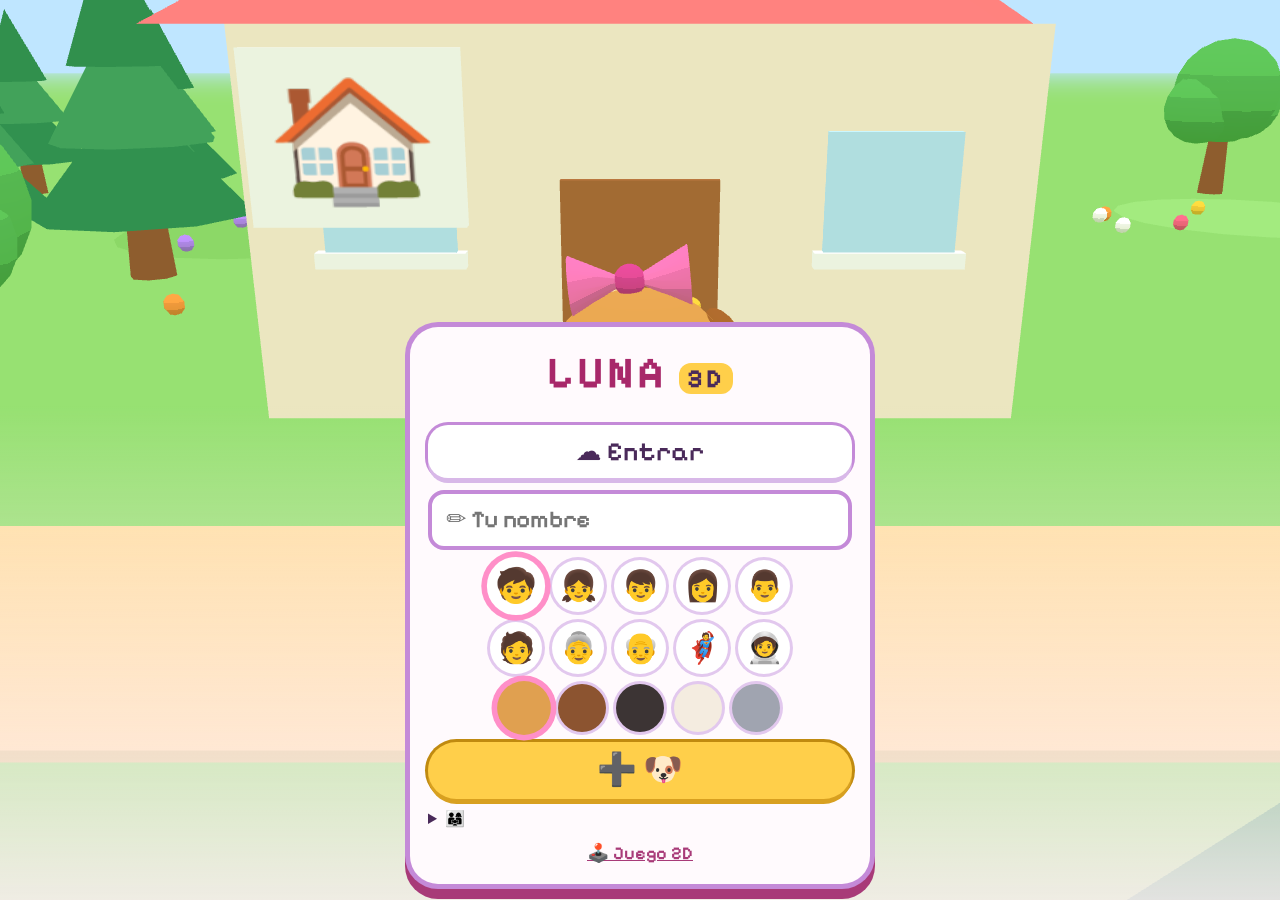
==== 3d/index.html @ 80266b6c "3D: pueblo ampliado, perros con carácter, parque para perros y Valle Aventura - Pío siempre sugiere " ====
<!doctype html>
<html lang="es">
<head>
  <meta charset="utf-8">
  <meta name="viewport" content="width=device-width, initial-scale=1, viewport-fit=cover, user-scalable=no">
  <title>Luna 3D</title>
  <meta name="description" content="Prototipo 3D: Luna pasea por un pueblo de juguete y vive en su casa.">
  <link rel="preconnect" href="https://fonts.googleapis.com">
  <link rel="preconnect" href="https://fonts.gstatic.com" crossorigin>
  <link href="https://fonts.googleapis.com/css2?family=Pixelify+Sans:wght@400;600;700&display=swap" rel="stylesheet">
  <link rel="stylesheet" href="style3d.css?v=4">
</head>
<body>
  <canvas id="c" aria-label="Mundo 3D de Luna. Flechas o WASD para caminar, Espacio para entrar."></canvas>
  <header id="hud" class="hud" hidden></header>
  <div id="prompt" class="prompt" hidden></div>
  <button id="guide" class="guide" hidden aria-label="Pío, tu guía"></button>
  <button id="guideSkip" class="guide-skip" hidden aria-label="Ahora no: otra idea">⏭️ <span>Ahora no</span></button>
  <div id="roominfo" class="roominfo" hidden></div>
  <div id="actions" class="actions" hidden></div>
  <div id="forestHud" class="forest-hud" hidden></div>
  <div id="gameHud" class="forest-hud" hidden></div>
  <div id="train3" class="train3" hidden>
    <div id="t3-head" class="t3-head"></div>
    <div id="t3-seq" class="t3-seq"></div>
    <div class="t3-pad"><button data-arrow="up" aria-label="Arriba">⬆️</button><button data-arrow="left" aria-label="Izquierda">⬅️</button><button data-arrow="down" aria-label="Abajo">⬇️</button><button data-arrow="right" aria-label="Derecha">➡️</button></div>
  </div>
  <div id="card3" class="card3" hidden><div id="card3-box" class="card3-box" role="dialog" aria-modal="true"></div></div>

  <div class="touch" aria-hidden="true">
    <div id="joy" class="joy"><div id="knob" class="knob"></div></div>
    <button id="abtn" class="abtn">A</button>
  </div>

  <div id="picker" class="picker" hidden>
    <div class="pbox">
      <h1>LUNA <span>3D</span></h1>
      <div id="pick-list" class="pick-list"></div>
      <button type="button" class="slot cloud-login" data-cloudlogin aria-label="Entrar con mi usuario">☁️ Entrar</button>
      <form id="new-form" class="new-form" autocomplete="off">
        <input id="new-name" maxlength="16" placeholder="✏️ Tu nombre" aria-label="Tu nombre">
        <div id="avatars3" class="coats avatars" aria-label="Tu cara"></div>
        <div id="coats" class="coats" aria-label="Color de Luna"></div>
        <button class="go" type="submit" aria-label="Nueva partida">➕ 🐶</button>
      </form>
      <details class="parents3d"><summary>👨‍👩‍👧</summary><div id="voice-slot"></div></details>
      <a class="back2d" href="../index.html">🕹️ Juego 2D</a>
    </div>
  </div>

  <div id="fade" class="fade"></div>
  <div id="toast" class="toast" role="status" aria-live="polite"></div>
  <div id="pop" class="pop" aria-hidden="true"></div>

  <script>window.LUNA_BASE = '../';</script>
  <script src="../js/data.js"></script>
  <script src="../js/sim.js"></script>
  <script src="../js/voice.js"></script>
  <script src="../js/sounds.js"></script>
  <script src="../js/music.js"></script>
  <script src="../js/cloud.js"></script>
  <script src="luna3d.js?v=4"></script>
</body>
</html>
---- 3d/style3d.css ----
:root { --edge: #c48ad8; --berry: #a83a78; --ink: #4a2a5a; --gold: #ffcf4a; --soft: #f6e4ff; }
* { box-sizing: border-box; }
html, body { margin: 0; height: 100%; overflow: hidden; background: #bfe6ff; }
body { font: 600 20px/1.3 'Pixelify Sans', 'Trebuchet MS', system-ui, sans-serif; color: var(--ink); -webkit-tap-highlight-color: transparent; touch-action: none; }
button { font: inherit; color: inherit; cursor: pointer; }
:focus-visible { outline: 4px solid var(--berry); outline-offset: 3px; }
#c { position: fixed; inset: 0; width: 100%; height: 100%; display: block; }

.hud { position: fixed; top: 0; left: 0; right: 0; display: flex; align-items: center; gap: 10px; padding: 8px 10px; background: rgba(255, 250, 253, .9); box-shadow: 0 4px 0 rgba(196, 138, 216, .5); flex-wrap: wrap; z-index: 5; }
.hud[hidden] { display: none; }
.hud-left, .hud-right { display: flex; align-items: center; gap: 8px; }
.hud-right { margin-left: auto; }
.face { font-size: 34px; line-height: 1; }
.hud-bars { display: grid; grid-template-columns: repeat(6, minmax(60px, 92px)); gap: 6px 10px; }
.hb { display: flex; align-items: center; gap: 4px; font-size: 22px; }
.hb i { flex: 1; height: 14px; background: #f0e0f6; border-radius: 99px; display: block; overflow: hidden; }
.hb i b { display: block; height: 100%; border-radius: 99px; transition: width .4s; }
.hb.low span { animation: wiggle .5s infinite; display: inline-block; }
@keyframes wiggle { 25% { transform: rotate(-15deg) scale(1.2); } 75% { transform: rotate(15deg) scale(1.2); } }
.chip { font-size: 22px; padding: 4px 12px; background: #fff; border-radius: 99px; box-shadow: 0 0 0 3px #e2c8ee; white-space: nowrap; }
.hbtn { font-size: 24px; width: 48px; height: 48px; border-radius: 50%; background: #fff; border: 0; box-shadow: 0 4px 0 #d8b8e8, 0 0 0 3px var(--edge); display: grid; place-items: center; text-decoration: none; }

.prompt { position: fixed; left: 50%; bottom: 26px; transform: translateX(-50%); z-index: 5; }
.prompt[hidden] { display: none; }
.go-btn { display: inline-flex; gap: 10px; align-items: center; font-size: 42px; padding: 8px 30px; border: 0; border-radius: 999px; background: var(--gold); box-shadow: 0 6px 0 #d8a020, 0 0 0 4px #fff; animation: bounce 1s infinite; white-space: nowrap; }
.go-btn.soon { background: #fff; animation: none; }
@keyframes bounce { 50% { transform: translateY(-6px); } }

.actions { position: fixed; left: 0; right: 0; bottom: 0; display: flex; gap: 12px; padding: 12px 14px calc(14px + env(safe-area-inset-bottom)); overflow-x: auto; z-index: 5; background: linear-gradient(transparent, rgba(255, 238, 248, .95) 30%); }
.actions[hidden] { display: none; }
.opt { position: relative; flex: 0 0 auto; width: 104px; height: 112px; display: flex; flex-direction: column; align-items: center; justify-content: center; border: 0; border-radius: 22px; background: #fff; box-shadow: 0 6px 0 #e2c8ee, 0 0 0 3px #e2c8ee; }
.opt:active { transform: translateY(4px); }
.opt .oi { font-size: 50px; line-height: 1.1; }
.opt .on { font-size: 19px; font-weight: 700; }
.opt .badge { position: absolute; top: -6px; right: -6px; width: 38px; height: 38px; border-radius: 50%; background: #fff; display: grid; place-items: center; font-size: 20px; box-shadow: 0 0 0 3px var(--edge); }
.opt.off { background: #f4eef6; }
.opt.off .oi { opacity: .45; filter: grayscale(.6); }
.opt[data-act=exit] { background: #ffe9a8; }

.touch { display: none; }
@media (pointer: coarse), (max-width: 820px) {
  .touch { display: block; }
  .prompt { bottom: 170px; }
}
.joy { position: fixed; left: 22px; bottom: 26px; width: 130px; height: 130px; border-radius: 50%; background: rgba(255, 255, 255, .45); box-shadow: 0 0 0 4px rgba(196, 138, 216, .8); z-index: 4; touch-action: none; }
.knob { position: absolute; left: 37px; top: 37px; width: 56px; height: 56px; border-radius: 50%; background: rgba(255, 255, 255, .95); box-shadow: 0 0 0 4px var(--edge); }
.abtn { position: fixed; right: 26px; bottom: 44px; width: 84px; height: 84px; border-radius: 50%; border: 0; font-size: 34px; font-weight: 700; background: rgba(255, 207, 74, .92); box-shadow: 0 6px 0 #d8a020, 0 0 0 4px #fff; z-index: 4; touch-action: none; }
body:has(.actions:not([hidden])) .touch { display: none; }

.picker { position: fixed; inset: 0; display: grid; place-items: end center; padding: 16px; z-index: 10; background: linear-gradient(transparent 45%, rgba(255, 238, 248, .85)); }
.picker[hidden] { display: none; }
.pbox { width: min(100%, 460px); background: #fffafd; border-radius: 28px; padding: 18px; box-shadow: 0 0 0 5px var(--edge), 0 10px 0 5px var(--berry); text-align: center; }
.pbox h1 { margin: 0 0 10px; font-size: 44px; color: #a8286a; letter-spacing: 3px; }
.pbox h1 span { font-size: 26px; background: var(--gold); border-radius: 12px; padding: 0 8px; color: var(--ink); }
.pick-list { display: grid; gap: 8px; margin-bottom: 12px; }
.slot { display: flex; justify-content: space-between; align-items: center; font-size: 26px; padding: 10px 16px; border: 0; border-radius: 20px; background: #fff; box-shadow: 0 5px 0 #d8b8e8, 0 0 0 3px var(--edge); }
.slot-row { display: flex; gap: 8px; } .slot-row .slot { flex: 1; min-width: 0; }
.slot-cloud { flex: none; width: 56px; font-size: 24px; border: 0; border-radius: 20px; background: #fff; box-shadow: 0 5px 0 #d8b8e8, 0 0 0 3px var(--edge); }
.slot-cloud.on { background: var(--gold); }
.cloud-login { width: 100%; justify-content: center; margin-bottom: 12px; }
.new-form { display: grid; gap: 10px; }
.new-form input { font: inherit; font-size: 24px; padding: 10px 14px; border-radius: 16px; border: 4px solid var(--edge); }
.coats { display: flex; gap: 10px; justify-content: center; }
.coat { width: 48px; height: 48px; border-radius: 50%; border: 0; box-shadow: 0 0 0 3px #e2c8ee; }
.coat.sel { box-shadow: 0 0 0 5px #ff8fc8; transform: scale(1.12); }
.go { font-size: 32px; padding: 8px; border: 0; border-radius: 999px; background: var(--gold); box-shadow: 0 5px 0 #d8a020, 0 0 0 3px #c08a10; }
.parents3d { margin-top: 10px; font-size: 16px; text-align: left; }
.voice-set { display: flex; flex-wrap: wrap; gap: 8px; align-items: center; margin-top: 6px; }
.voice-set select { font: inherit; font-size: 15px; padding: 6px; border-radius: 12px; border: 3px solid var(--edge); max-width: 100%; }
.btn.small { font: inherit; font-size: 16px; padding: 6px 12px; border: 0; border-radius: 99px; background: var(--gold); }
.back2d { display: inline-block; margin-top: 12px; color: var(--berry); font-size: 18px; }

.fade { position: fixed; inset: 0; background: #fff; opacity: 0; pointer-events: none; transition: opacity .35s; z-index: 30; }
.fade.on { opacity: 1; }
.toast { position: fixed; left: 50%; top: 80px; transform: translate(-50%, calc(-100% - 100px)); z-index: 30; background: #fff; padding: 10px 18px; border-radius: 99px; box-shadow: 0 0 0 4px var(--edge); transition: transform .25s; visibility: hidden; }
.toast.show { transform: translate(-50%, 0); visibility: visible; }
.pop { position: fixed; left: 50%; top: 40%; transform: translate(-50%, -50%); z-index: 40; pointer-events: none; display: flex; flex-direction: column; align-items: center; opacity: 0; }
.pop .pi { font-size: 110px; line-height: 1; }
.pop .ps { font-size: 34px; background: #fff; border-radius: 99px; padding: 2px 14px; box-shadow: 0 0 0 3px var(--edge); }
.pop.show { animation: popfx 1.3s ease-out forwards; }
@keyframes popfx { 0% { opacity: 0; transform: translate(-50%, -30%) scale(.4); } 20% { opacity: 1; transform: translate(-50%, -50%) scale(1.15); } 35% { transform: translate(-50%, -50%) scale(1); } 75% { opacity: 1; } 100% { opacity: 0; transform: translate(-50%, -90%); } }
@media (max-width: 700px) { .hud-bars { grid-template-columns: repeat(3, minmax(60px, 1fr)); order: 3; flex-basis: 100%; } }
@media (prefers-reduced-motion: reduce) { *, *::before, *::after { animation: none !important; transition: none !important; } .pop.show { opacity: 1; } }

/* Guía «Pío» */
.guide { position: fixed; left: 10px; top: 120px; z-index: 6; display: flex; align-items: center; gap: 6px; border: 0; background: none; padding: 0; cursor: pointer; }
@media (min-width: 701px) { .guide { top: 76px; } }
.guide[hidden] { display: none; }
.guide .g-bird { font-size: 46px; animation: bounce 1.4s ease-in-out infinite; }
.guide .g-bub { position: relative; display: flex; align-items: center; gap: 6px; background: #fff; border-radius: 20px; padding: 6px 12px; box-shadow: 0 0 0 4px var(--gold), 0 5px 0 4px #d8a020; font-size: 34px; }
.guide .g-bub i { font-style: normal; font-size: 22px; color: var(--berry); }
.guide.new .g-bub { animation: nudge .6s ease-in-out 4; }
@keyframes nudge { 50% { transform: scale(1.12) rotate(-3deg); } }
.hint { animation: glow 1s ease-in-out infinite; box-shadow: 0 6px 0 #d8a020, 0 0 0 5px var(--gold) !important; }
.hint::after { content: '👆'; position: absolute; bottom: -16px; right: -4px; font-size: 32px; animation: tap .8s ease-in-out infinite; pointer-events: none; }
.go-btn.hint { position: relative; }
@keyframes glow { 50% { transform: translateY(-4px); } }
@keyframes tap { 50% { transform: translate(-4px, -8px); } }

/* Establecimientos 3D */
.roominfo { position: fixed; left: 50%; top: 84px; transform: translateX(-50%); z-index: 5; }
.roominfo[hidden] { display: none; }
@media (max-width: 700px) { .roominfo { top: 128px; } }
.wallet { font-size: 34px; background: #fff; border-radius: 99px; padding: 4px 18px; box-shadow: 0 0 0 4px var(--gold); }
.vax { display: flex; gap: 6px; background: #fff; border-radius: 18px; padding: 8px; box-shadow: 0 0 0 4px var(--edge); }
.vx { position: relative; font-size: 28px; width: 46px; height: 46px; display: grid; place-items: center; background: #f6e4ff; border-radius: 12px; }
.vx b { position: absolute; bottom: -6px; right: -6px; font-size: 16px; }
.vx.pendiente { opacity: .45; } .vx.disponible { box-shadow: 0 0 0 4px var(--gold); animation: bounce 1s infinite; }
.vx.atrasada { box-shadow: 0 0 0 4px #ff6b6b; animation: bounce .7s infinite; } .vx.aplicada { box-shadow: 0 0 0 3px #8fe0c8; }
.opt .ofx { font-size: 15px; }
.forest-hud { position: fixed; top: 10px; left: 10px; right: 10px; display: flex; gap: 12px; align-items: center; font-size: 30px; z-index: 6; }
.forest-hud span { background: rgba(255, 255, 255, .9); border-radius: 99px; padding: 2px 14px; box-shadow: 0 0 0 3px var(--edge); }
.forest-hud .hbtn { margin-left: auto; }
.forest-hud[hidden] { display: none; }
body:has(#forestHud:not([hidden])) .hud, body:has(#forestHud:not([hidden])) .guide { display: none; }
.train3 { position: fixed; left: 50%; top: 90px; transform: translateX(-50%); z-index: 7; background: #2f5d46; border-radius: 22px; padding: 12px 18px; box-shadow: 0 0 0 5px #b07840; text-align: center; min-width: 280px; }
.train3[hidden] { display: none; }
.t3-head { font-size: 30px; color: #fff; }
.t3-seq { display: flex; gap: 8px; justify-content: center; margin: 8px 0; min-height: 56px; }
.t3a { font-size: 44px; opacity: .35; transition: transform .15s; } .t3a.on { opacity: 1; transform: scale(1.3); } .t3a.past, .t3a.done { opacity: 1; }
.t3-pad { display: grid; grid-template-columns: repeat(4, 64px); gap: 8px; justify-content: center; }
.t3-pad button { font-size: 34px; height: 60px; border: 0; border-radius: 16px; background: #fff; box-shadow: 0 5px 0 #c8b8d8; }
.t3-pad button:active { transform: translateY(3px); }
.card3 { position: fixed; inset: 0; background: rgba(74, 42, 90, .35); display: grid; place-items: center; padding: 12px; z-index: 25; }
.card3[hidden] { display: none; }
.card3-box { width: min(100%, 460px); max-height: 90vh; overflow: auto; background: #fffafd; border-radius: 28px; padding: 18px; text-align: center; box-shadow: 0 0 0 5px var(--edge), 0 10px 0 5px var(--berry); }
.card3-box h2 { font-size: 34px; margin: 6px 0; }
.card3-box .row-btns { display: flex; justify-content: center; margin-top: 12px; }
.card3-box .go { min-width: 140px; }
.result .stars { font-size: 52px; } .result .stars .dim { filter: grayscale(1); opacity: .3; }
.gains { display: flex; gap: 10px; justify-content: center; flex-wrap: wrap; font-size: 30px; } .gains span { background: #f6e4ff; border-radius: 99px; padding: 4px 14px; }
.checkrow { display: flex; gap: 14px; align-items: center; justify-content: center; font-size: 32px; background: #f6e4ff; border-radius: 18px; padding: 6px 12px; margin: 6px 0; }
.unlock { display: flex; justify-content: center; gap: 12px; font-size: 64px; } .moons { font-size: 32px; }
.howto div { display: flex; align-items: center; justify-content: center; gap: 12px; font-size: 34px; background: #f6e4ff; border-radius: 18px; padding: 6px 10px; margin: 6px 0; }
.howto i { font-style: normal; color: var(--berry); }
.weekbox { display: flex; justify-content: center; gap: 10px; flex-wrap: wrap; font-size: 24px; margin-bottom: 10px; } .weekbox span { background: #f6e4ff; border-radius: 99px; padding: 4px 14px; }
.today { display: grid; grid-template-columns: repeat(auto-fill, minmax(70px, 1fr)); gap: 8px; margin-bottom: 10px; }
.tday { display: flex; flex-direction: column; align-items: center; background: #fff; border-radius: 16px; padding: 6px; box-shadow: 0 0 0 3px #e2c8ee; }
.tday i { font-style: normal; font-size: 30px; } .tday b { font-size: 18px; } .tday.ok { background: #fff6d8; box-shadow: 0 0 0 4px var(--gold); }
.stickers { display: grid; grid-template-columns: repeat(auto-fill, minmax(52px, 1fr)); gap: 6px; }
.stk { font-size: 28px; height: 52px; display: grid; place-items: center; border-radius: 14px; background: #fff6d8; box-shadow: 0 0 0 3px var(--gold); }
.stk.off { background: #f4eef6; box-shadow: 0 0 0 3px #e8dcee; opacity: .6; font-size: 22px; }
.go-btn.locked { background: #e8e0ee; animation: none; } .go-btn small { font-size: 22px; }

/* Elegir la cara del avatar */
.avatars { flex-wrap: wrap; max-width: 330px; margin: 0 auto; }
.avatar { width: 52px; height: 52px; border-radius: 50%; border: 0; background: #fff; font-size: 30px; line-height: 1; box-shadow: 0 0 0 3px #e2c8ee; cursor: pointer; }
.avatar.sel { box-shadow: 0 0 0 5px #ff8fc8; transform: scale(1.12); }
/* Marcador de los minijuegos 3D: debajo del HUD de estado */
#gameHud { top: 74px; justify-content: center; }
#gameHud .hbtn { margin-left: 0; }
/* nombre corto del destino bajo los iconos de Pío */
.guide .g-bub { flex-wrap: wrap; justify-content: center; }
.guide .g-txt { flex-basis: 100%; text-align: center; font-size: 15px; font-weight: 700; color: var(--berry); line-height: 1; }
.guide .g-txt:empty { display: none; }
/* «Ahora no»: omitir la sugerencia de Pío por un rato */
.guide-skip { position: fixed; left: 12px; top: 200px; z-index: 6; display: flex; align-items: center; gap: 6px; border: 0; border-radius: 99px; background: #fff; color: var(--berry); font: inherit; font-size: 18px; font-weight: 700; padding: 6px 14px; box-shadow: 0 0 0 3px #e2c8ee, 0 4px 0 3px #c8a8d8; cursor: pointer; }
.guide-skip:active { transform: translateY(3px); box-shadow: 0 0 0 3px #e2c8ee, 0 1px 0 3px #c8a8d8; }
.guide-skip[hidden] { display: none; }
@media (min-width: 701px) { .guide-skip { top: 160px; } }
body:has(#forestHud:not([hidden])) .guide-skip, body:has(#gameHud:not([hidden])) .guide-skip { display: none; }
/* Ampliación: datos de la biblioteca, preguntas y barra de explorador */
.result .fact { font-size: 19px; font-weight: 600; line-height: 1.3; margin: 10px 4px; color: #4a2a5a; max-width: 34ch; margin-inline: auto; }
.quiz { display: flex; flex-direction: column; gap: 10px; margin-top: 8px; }
.quiz .quiz-opt { font-size: 22px; padding: 10px 16px; }
.xpbar { height: 14px; border-radius: 99px; background: #f0e0f8; overflow: hidden; margin: 6px 12px 10px; }
.xpbar b { display: block; height: 100%; background: linear-gradient(90deg, #ffd23f, #ff9f43); border-radius: 99px; }
.go-btn small { font-size: 15px; font-weight: 700; }
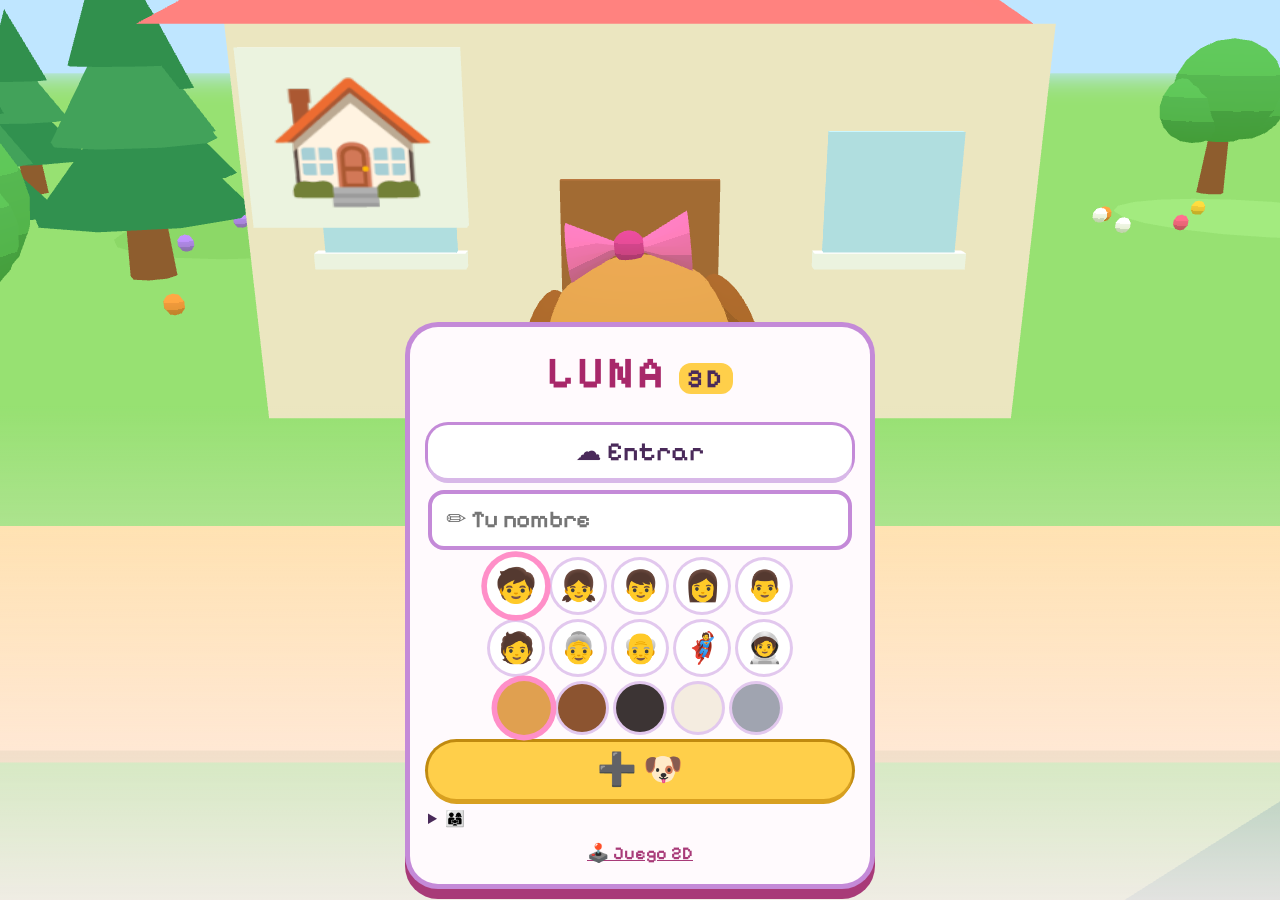
==== commit e3177a66: "2D igual que 3D: perros, lugares nuevos, Valle Aventura y Pío - Reglas comunes en js/extras.js (perr" ====
--- a/3d/index.html
+++ b/3d/index.html
@@ -53,12 +53,13 @@
   <div id="pop" class="pop" aria-hidden="true"></div>
 
   <script>window.LUNA_BASE = '../';</script>
-  <script src="../js/data.js"></script>
-  <script src="../js/sim.js"></script>
-  <script src="../js/voice.js"></script>
-  <script src="../js/sounds.js"></script>
-  <script src="../js/music.js"></script>
-  <script src="../js/cloud.js"></script>
+  <script src="../js/data.js?v=4"></script>
+  <script src="../js/sim.js?v=4"></script>
+  <script src="../js/voice.js?v=4"></script>
+  <script src="../js/sounds.js?v=4"></script>
+  <script src="../js/music.js?v=4"></script>
+  <script src="../js/cloud.js?v=4"></script>
+  <script src="../js/extras.js?v=4"></script>
   <script src="luna3d.js?v=4"></script>
 </body>
 </html>
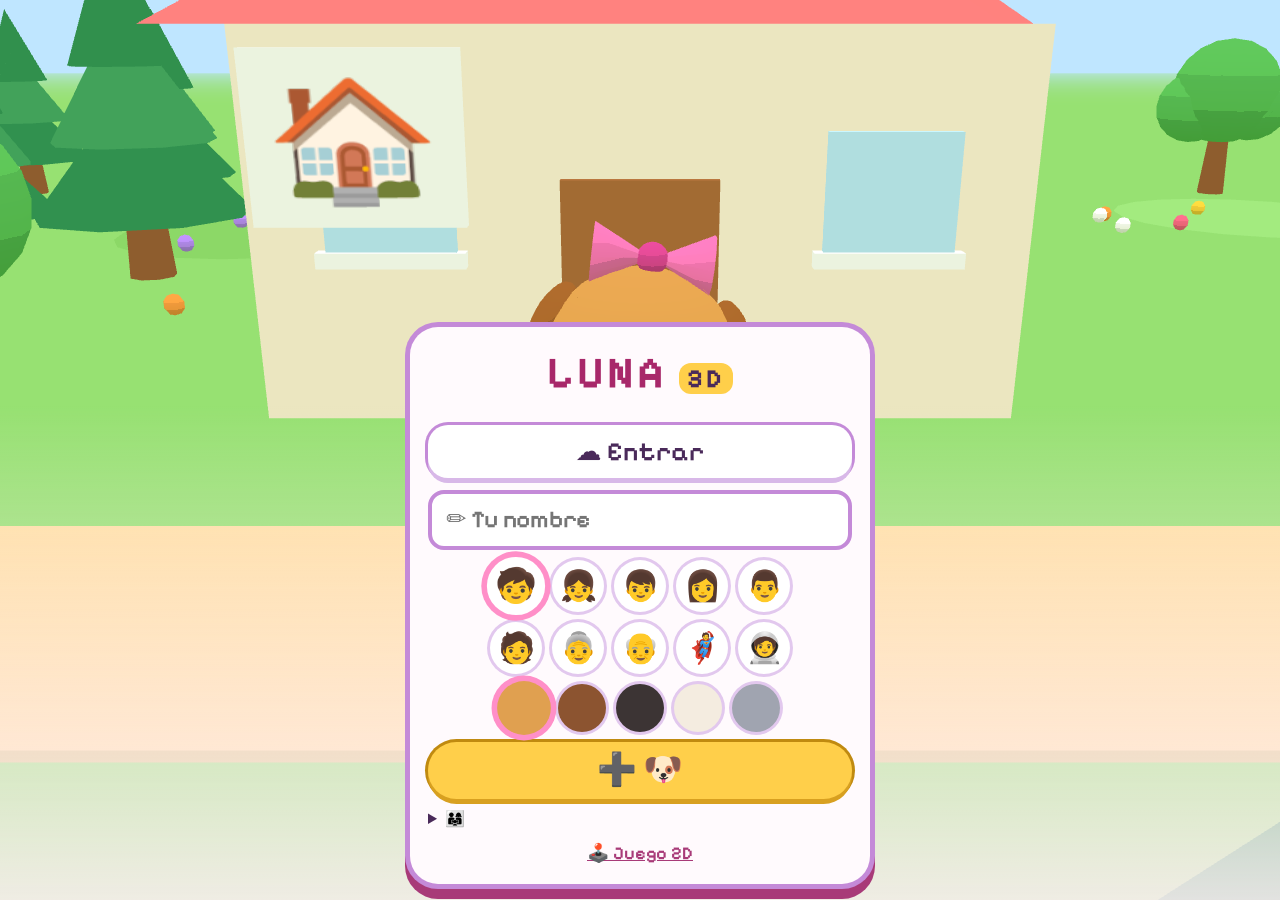
==== commit 8edea765: "2D y 3D iguales en todo, y mapa del pueblo en ambas - Acciones, motivos y efectos de Casa, Parque, L" ====
--- a/3d/index.html
+++ b/3d/index.html
@@ -8,7 +8,7 @@
   <link rel="preconnect" href="https://fonts.googleapis.com">
   <link rel="preconnect" href="https://fonts.gstatic.com" crossorigin>
   <link href="https://fonts.googleapis.com/css2?family=Pixelify+Sans:wght@400;600;700&display=swap" rel="stylesheet">
-  <link rel="stylesheet" href="style3d.css?v=4">
+  <link rel="stylesheet" href="style3d.css?v=5">
 </head>
 <body>
   <canvas id="c" aria-label="Mundo 3D de Luna. Flechas o WASD para caminar, Espacio para entrar."></canvas>
@@ -53,13 +53,13 @@
   <div id="pop" class="pop" aria-hidden="true"></div>
 
   <script>window.LUNA_BASE = '../';</script>
-  <script src="../js/data.js?v=4"></script>
-  <script src="../js/sim.js?v=4"></script>
-  <script src="../js/voice.js?v=4"></script>
-  <script src="../js/sounds.js?v=4"></script>
-  <script src="../js/music.js?v=4"></script>
-  <script src="../js/cloud.js?v=4"></script>
-  <script src="../js/extras.js?v=4"></script>
-  <script src="luna3d.js?v=4"></script>
+  <script src="../js/data.js?v=5"></script>
+  <script src="../js/sim.js?v=5"></script>
+  <script src="../js/voice.js?v=5"></script>
+  <script src="../js/sounds.js?v=5"></script>
+  <script src="../js/music.js?v=5"></script>
+  <script src="../js/cloud.js?v=5"></script>
+  <script src="../js/extras.js?v=5"></script>
+  <script src="luna3d.js?v=5"></script>
 </body>
 </html>
--- a/3d/style3d.css
+++ b/3d/style3d.css
@@ -166,3 +166,33 @@
 .xpbar { height: 14px; border-radius: 99px; background: #f0e0f8; overflow: hidden; margin: 6px 12px 10px; }
 .xpbar b { display: block; height: 100%; background: linear-gradient(90deg, #ffd23f, #ff9f43); border-radius: 99px; }
 .go-btn small { font-size: 15px; font-weight: 700; }
+
+/* Mapa del pueblo (mismo en 2D y 3D) */
+.map-card h2 { margin: 2px 0 6px; }
+.townmap { width: 100%; height: auto; border-radius: 18px; touch-action: manipulation; cursor: pointer; box-shadow: 0 0 0 3px #e2c8ee; }
+.map-legend { display: flex; flex-wrap: wrap; justify-content: center; gap: 6px 12px; margin-top: 8px; font-size: 15px; font-weight: 700; }
+.map-legend .lg { display: inline-block; width: 12px; height: 12px; border-radius: 50%; vertical-align: -1px; border: 2px solid #fff; box-shadow: 0 0 0 1px #c8a8d8; }
+.lg.me { background: #ff4fa0; } .lg.ok { background: #22c55e; } .lg.shy { background: #ffc400; } .lg.bad { background: #ff3030; }
+.card3-box:has(.map-card) { width: min(100%, 720px); }
+/* Esponja del baño y botones del menú */
+.sponge3 { position: fixed; left: 0; top: 0; z-index: 30; font-size: 48px; pointer-events: none; filter: drop-shadow(0 3px 0 rgba(0,0,0,.2)); }
+.row-btns3 { display: flex; gap: 8px; justify-content: center; margin: 6px 0; }
+.card3-box .go.danger { background: #ff8a8a; box-shadow: 0 5px 0 #d05050, 0 0 0 3px #b03030; }
+.card3-box .quiz { display: flex; flex-direction: column; gap: 10px; }
+.card3-box .stk { border: 0; font: inherit; }
+/* Diario: sección para papás (igual que el 2D) */
+.small { font-size: 15px; }
+.parents-box { margin-top: 30px; text-align: left; background: var(--card); border-radius: var(--r); padding: 12px 16px; box-shadow: 0 0 0 3px #e2c8ee; font-size: 17px; font-weight: 400; }
+.parents-box summary { cursor: pointer; font-weight: 700; }
+.parents { margin-top: 20px; background: #f8f4fa; border-radius: 18px; padding: 10px 14px; font-size: 16px; font-weight: 400; }
+.parents summary { cursor: pointer; font-weight: 700; font-size: 18px; }
+.parents h4 { margin: 14px 0 4px; font-size: 16px; }
+.parents ul { margin: 0; padding-left: 18px; }
+.chart { width: 100%; height: auto; background: #fff; border-radius: 12px; }
+.chart text { font: 11px sans-serif; fill: #6a4a7a; }
+.day { background: #fff; margin: 4px 0; border-radius: 10px; }
+.day summary { cursor: pointer; padding: 6px 8px; }
+.day summary small { display: block; color: #6a4a7a; font-size: 14px; }
+.tl { list-style: none; margin: 0; padding: 4px 10px 8px; }
+.tl time { color: var(--edge-d); margin-right: 4px; }
+.card3-box .parents { text-align: left; }
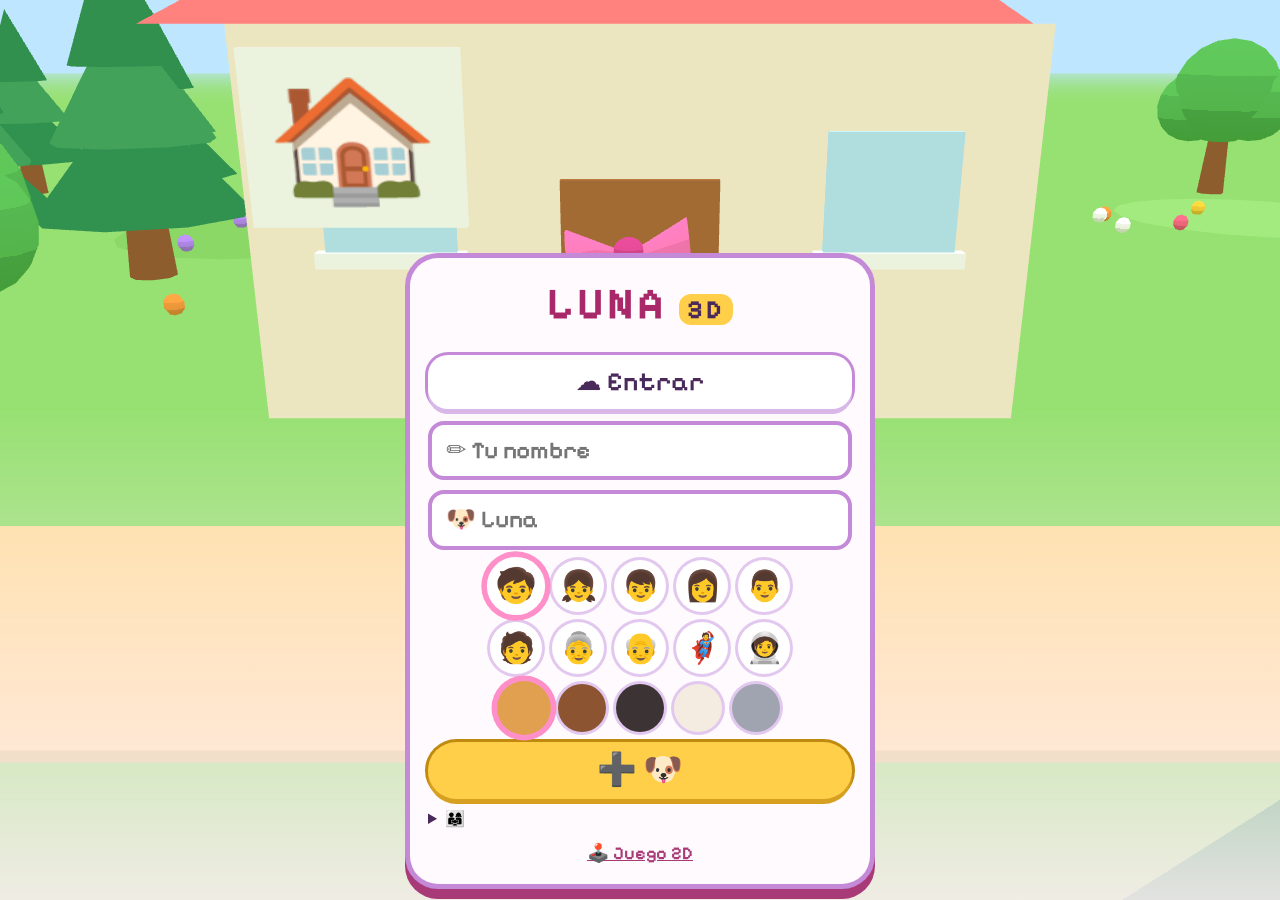
==== commit 3ccb774f: "Más motivos para volver: regalos, fiestas, clima, álbum, adopción y más Igual en 2D y 3D, con reglas" ====
--- a/3d/index.html
+++ b/3d/index.html
@@ -8,7 +8,10 @@
   <link rel="preconnect" href="https://fonts.googleapis.com">
   <link rel="preconnect" href="https://fonts.gstatic.com" crossorigin>
   <link href="https://fonts.googleapis.com/css2?family=Pixelify+Sans:wght@400;600;700&display=swap" rel="stylesheet">
-  <link rel="stylesheet" href="style3d.css?v=5">
+  <link rel="stylesheet" href="style3d.css?v=6">
+  <link rel="stylesheet" href="../css/fun.css?v=6">
+  <link rel="manifest" href="../manifest.webmanifest">
+  <meta name="theme-color" content="#c48ad8">
 </head>
 <body>
   <canvas id="c" aria-label="Mundo 3D de Luna. Flechas o WASD para caminar, Espacio para entrar."></canvas>
@@ -39,6 +42,7 @@
       <button type="button" class="slot cloud-login" data-cloudlogin aria-label="Entrar con mi usuario">☁️ Entrar</button>
       <form id="new-form" class="new-form" autocomplete="off">
         <input id="new-name" maxlength="16" placeholder="✏️ Tu nombre" aria-label="Tu nombre">
+        <input id="new-petname" maxlength="14" placeholder="🐶 Luna" aria-label="Nombre de la perrita">
         <div id="avatars3" class="coats avatars" aria-label="Tu cara"></div>
         <div id="coats" class="coats" aria-label="Color de Luna"></div>
         <button class="go" type="submit" aria-label="Nueva partida">➕ 🐶</button>
@@ -53,13 +57,14 @@
   <div id="pop" class="pop" aria-hidden="true"></div>
 
   <script>window.LUNA_BASE = '../';</script>
-  <script src="../js/data.js?v=5"></script>
-  <script src="../js/sim.js?v=5"></script>
-  <script src="../js/voice.js?v=5"></script>
-  <script src="../js/sounds.js?v=5"></script>
-  <script src="../js/music.js?v=5"></script>
-  <script src="../js/cloud.js?v=5"></script>
-  <script src="../js/extras.js?v=5"></script>
-  <script src="luna3d.js?v=5"></script>
+  <script src="../js/data.js?v=6"></script>
+  <script src="../js/sim.js?v=6"></script>
+  <script src="../js/voice.js?v=6"></script>
+  <script src="../js/sounds.js?v=6"></script>
+  <script src="../js/music.js?v=6"></script>
+  <script src="../js/cloud.js?v=6"></script>
+  <script src="../js/extras.js?v=6"></script>
+  <script src="../js/fun.js?v=6"></script>
+  <script src="luna3d.js?v=6"></script>
 </body>
 </html>
--- a/css/fun.css
+++ b/css/fun.css
@@ -0,0 +1,70 @@
+/* Estilos comunes al 2D y al 3D: ventana común, clima, fiestas, regalo, álbum, galletas, casa, metas. */
+.xmodal { position: fixed; inset: 0; z-index: 40; display: grid; place-items: center; padding: 12px; background: rgba(74, 42, 90, .38); }
+.xmodal[hidden] { display: none; }
+.xbox { position: relative; width: min(100%, 520px); max-height: 92vh; overflow: auto; background: #fffafd; border-radius: 26px; padding: 18px 16px 16px; text-align: center;
+  box-shadow: 0 0 0 5px #e2c8ee, 0 10px 0 5px #b06ad0; font-family: "Pixelify Sans", system-ui, sans-serif; font-size: 18px; color: #4a2a5a; }
+.xbox h2 { font-size: 30px; margin: 4px 0 10px; } .xbox h3 { font-size: 22px; margin: 12px 0 6px; }
+.xclose { position: absolute; top: 8px; right: 8px; width: 44px; height: 44px; border: 0; border-radius: 50%; background: #f4e6fa; font-size: 20px; cursor: pointer; }
+.xbtn { border: 0; border-radius: 99px; background: #ffd23f; box-shadow: 0 4px 0 #d8a020, 0 0 0 3px #c08a10; font: inherit; font-size: 20px; font-weight: 700; padding: 10px 18px; margin: 6px; cursor: pointer; color: #3a2a10; }
+.xbtn.big { font-size: 26px; padding: 12px 26px; }
+.xbtn:active, .xopt:active { transform: translateY(3px); }
+.xgrid { display: flex; flex-wrap: wrap; gap: 10px; justify-content: center; margin: 8px 0; }
+.xopt { border: 0; border-radius: 18px; background: #fff; box-shadow: 0 0 0 3px #e2c8ee, 0 4px 0 3px #c8a8d8; width: 76px; min-height: 76px; display: grid; place-items: center; gap: 2px; padding: 6px; font: inherit; cursor: pointer; }
+.xopt span { font-size: 34px; line-height: 1; }
+.xopt small { font-size: 14px; font-weight: 700; }
+.xopt.on { box-shadow: 0 0 0 4px #ffb400, 0 4px 0 4px #d89000; background: #fff7d8; }
+.xopt[aria-disabled="true"] { opacity: .5; }
+.xopt.col span { width: 40px; height: 40px; border-radius: 50%; display: block; border: 3px solid #fff; box-shadow: 0 0 0 2px #c8a8d8; }
+.xgrid.big .xopt { width: 104px; min-height: 104px; }
+.dogpick span { width: 72px; height: 72px; border-radius: 50%; display: grid; place-items: center; font-size: 40px; }
+.xinput { font: inherit; font-size: 24px; text-align: center; border: 3px solid #e2c8ee; border-radius: 16px; padding: 8px 12px; width: min(100%, 280px); margin: 6px 0; }
+.xbox .fact { font-size: 19px; font-weight: 600; line-height: 1.3; margin: 10px auto; max-width: 34ch; }
+.xbox .gains { display: flex; gap: 10px; justify-content: center; flex-wrap: wrap; font-size: 26px; margin: 8px 0; }
+.xbox .gains span { background: #f6e4ff; border-radius: 99px; padding: 4px 14px; }
+.xbox .stars { font-size: 44px; } .xbox .stars .dim { filter: grayscale(1); opacity: .3; }
+.party-row { font-size: 44px; letter-spacing: 6px; animation: partyhop 1s ease-in-out infinite; }
+@keyframes partyhop { 50% { transform: translateY(-8px) rotate(-3deg); } }
+/* calendario de regalos */
+.cal { display: grid; grid-template-columns: repeat(7, 1fr); gap: 6px; margin: 10px 0; }
+.cd { border-radius: 14px; background: #f4eef6; padding: 6px 2px; display: grid; gap: 2px; box-shadow: 0 0 0 2px #e8dcee; }
+.cd b { font-size: 13px; } .cd i { font-style: normal; font-size: 24px; }
+.cd.got { background: #d8f5e4; box-shadow: 0 0 0 2px #7fd6a0; } .cd.now { background: #fff1b8; box-shadow: 0 0 0 3px #ffb400; animation: partyhop 1s infinite; }
+/* álbum */
+.photos { display: grid; grid-template-columns: repeat(3, 1fr); gap: 8px; }
+.ph { border: 0; padding: 0; border-radius: 10px; overflow: hidden; box-shadow: 0 0 0 3px #e2c8ee; cursor: pointer; background: #fff; }
+.ph img { display: block; width: 100%; height: auto; }
+.big-photo { width: 100%; border-radius: 12px; box-shadow: 0 0 0 4px #e2c8ee; }
+.row-x { display: flex; justify-content: center; gap: 8px; }
+/* galletas */
+.recipe { display: flex; justify-content: center; align-items: center; gap: 6px; font-size: 40px; }
+.recipe span { padding: 4px 8px; border-radius: 14px; background: #f4eef6; } .recipe span.done { background: #d8f5e4; } .recipe span.now { background: #fff1b8; box-shadow: 0 0 0 3px #ffb400; }
+.recipe i { font-style: normal; font-size: 20px; color: #b06ad0; }
+.bowl { font-size: 56px; margin: 4px 0; }
+.oven { position: relative; height: 28px; border-radius: 99px; background: #f4e6fa; overflow: hidden; margin: 14px 8px; box-shadow: inset 0 0 0 3px #e2c8ee; }
+.oven b { position: absolute; left: 0; top: 0; bottom: 0; width: 0; background: linear-gradient(90deg, #ffd23f, #ff8c1a); }
+.oven i { position: absolute; left: 60%; width: 25%; top: 0; bottom: 0; background: rgba(60, 200, 100, .45); box-shadow: inset 0 0 0 3px #2fa860; }
+/* casa decorada */
+.room2 { position: relative; height: 120px; border-radius: 18px; overflow: hidden; margin: 6px 0 10px; background: linear-gradient(#ffd1e6 0 62%, #e7b98a 62%); box-shadow: 0 0 0 3px #e2c8ee; }
+.room2 span { position: absolute; font-size: 34px; line-height: 1; }
+.r-cuadro { left: 18%; top: 12%; } .r-lampara { left: 46%; top: 6%; } .r-planta { right: 6%; top: 34%; } .r-cama { left: 8%; bottom: 8%; font-size: 44px !important; }
+.r-alf { left: 34%; bottom: 8%; width: 30%; height: 16%; border-radius: 50%; } .r-jug { left: 70%; bottom: 10%; }
+/* metas */
+.goals { display: flex; align-items: center; gap: 8px; justify-content: center; font-weight: 700; margin: 8px 0; cursor: pointer; }
+.gbar { flex: 1; max-width: 220px; height: 14px; border-radius: 99px; background: #f0e0f8; overflow: hidden; }
+.gbar b { display: block; height: 100%; background: linear-gradient(90deg, #ffd23f, #ff9f43); }
+.diary-tools { display: flex; flex-wrap: wrap; gap: 8px; justify-content: center; margin: 8px 0; }
+/* clima y fiestas (encima del juego, sin bloquear los toques) */
+.fxlayer { position: fixed; inset: 0; z-index: 4; pointer-events: none; overflow: hidden; }
+.fxlayer i { position: absolute; top: -40px; font-style: normal; font-size: 22px; animation: fxfall linear infinite; }
+.fx-lluvia i { width: 2px; height: 22px; background: linear-gradient(transparent, rgba(120, 170, 255, .85)); font-size: 0; animation-name: fxrain; }
+.fx-nieve i { color: #fff; text-shadow: 0 0 4px #9cc8ff; font-size: 20px; }
+.fx-fuegos i { animation-name: fxpop; top: auto; bottom: 40%; font-size: 30px; }
+.fx-confeti i { font-size: 20px; }
+@keyframes fxfall { from { transform: translate(0, 0) rotate(0); } to { transform: translate(60px, 110vh) rotate(360deg); } }
+@keyframes fxrain { from { transform: translate(0, 0); } to { transform: translate(-30px, 110vh); } }
+@keyframes fxpop { 0% { transform: scale(.2); opacity: 0; } 30% { opacity: 1; } 100% { transform: translateY(-40vh) scale(1.6); opacity: 0; } }
+body.in-mg .fxlayer { display: none; }
+@media (prefers-reduced-motion: reduce) { .fxlayer { display: none; } .party-row, .cd.now { animation: none; } }
+/* destello al sacar una foto */
+.flash { position: fixed; inset: 0; z-index: 50; background: #fff; pointer-events: none; animation: flash .4s ease-out forwards; }
+@keyframes flash { from { opacity: .9; } to { opacity: 0; } }
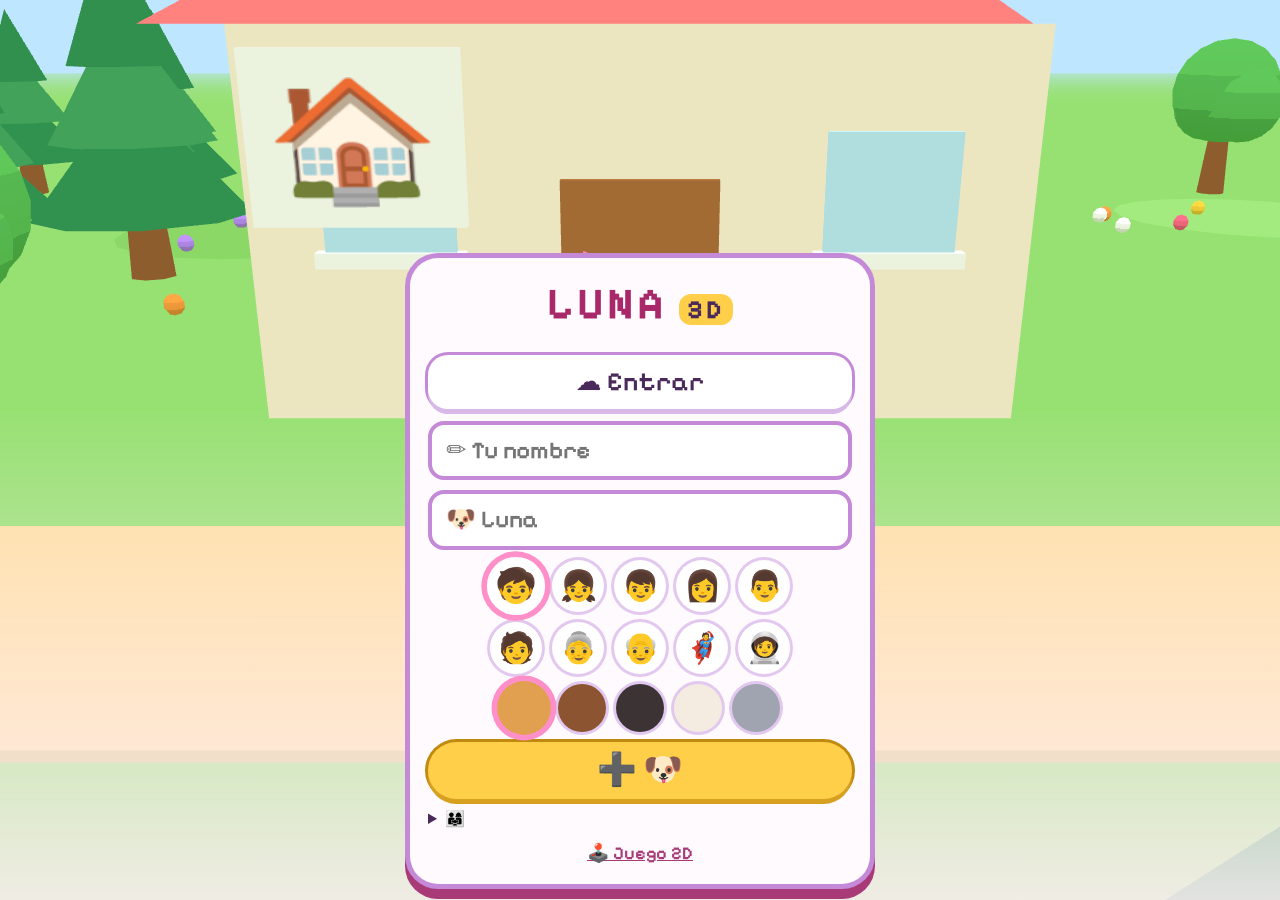
==== commit b4758c86: "Quitar los avisos por ahora El juego sigue siendo instalable como app, pero sin recordatorios: se qu" ====
--- a/3d/index.html
+++ b/3d/index.html
@@ -8,8 +8,8 @@
   <link rel="preconnect" href="https://fonts.googleapis.com">
   <link rel="preconnect" href="https://fonts.gstatic.com" crossorigin>
   <link href="https://fonts.googleapis.com/css2?family=Pixelify+Sans:wght@400;600;700&display=swap" rel="stylesheet">
-  <link rel="stylesheet" href="style3d.css?v=6">
-  <link rel="stylesheet" href="../css/fun.css?v=6">
+  <link rel="stylesheet" href="style3d.css?v=7">
+  <link rel="stylesheet" href="../css/fun.css?v=7">
   <link rel="manifest" href="../manifest.webmanifest">
   <meta name="theme-color" content="#c48ad8">
 </head>
@@ -57,14 +57,14 @@
   <div id="pop" class="pop" aria-hidden="true"></div>
 
   <script>window.LUNA_BASE = '../';</script>
-  <script src="../js/data.js?v=6"></script>
-  <script src="../js/sim.js?v=6"></script>
-  <script src="../js/voice.js?v=6"></script>
-  <script src="../js/sounds.js?v=6"></script>
-  <script src="../js/music.js?v=6"></script>
-  <script src="../js/cloud.js?v=6"></script>
-  <script src="../js/extras.js?v=6"></script>
-  <script src="../js/fun.js?v=6"></script>
-  <script src="luna3d.js?v=6"></script>
+  <script src="../js/data.js?v=7"></script>
+  <script src="../js/sim.js?v=7"></script>
+  <script src="../js/voice.js?v=7"></script>
+  <script src="../js/sounds.js?v=7"></script>
+  <script src="../js/music.js?v=7"></script>
+  <script src="../js/cloud.js?v=7"></script>
+  <script src="../js/extras.js?v=7"></script>
+  <script src="../js/fun.js?v=7"></script>
+  <script src="luna3d.js?v=7"></script>
 </body>
 </html>
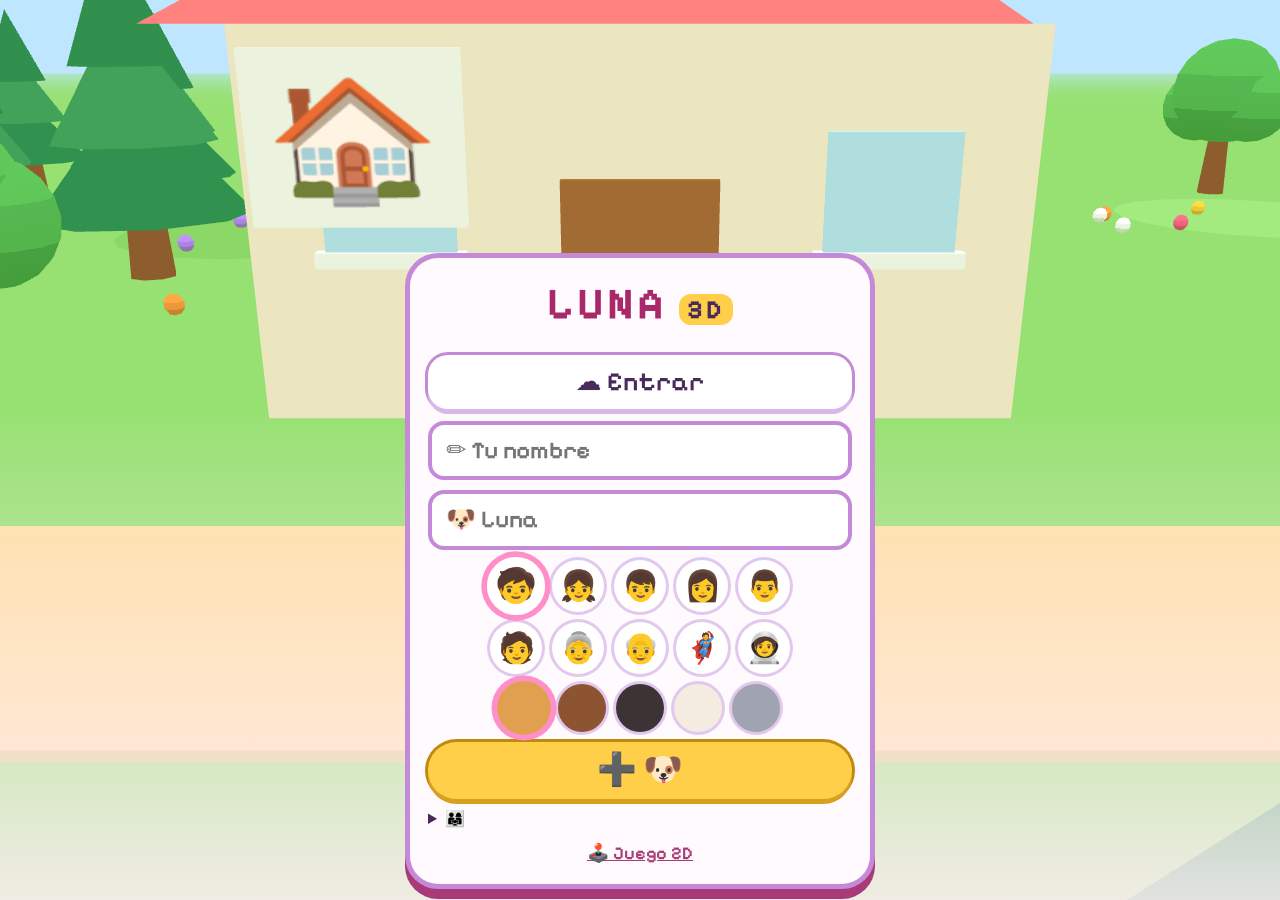
==== commit 639046ed: "Misiones de juntar cuentan lo que ya hay en la mochila Las plumas, setas y cristales recogidos antes" ====
--- a/3d/index.html
+++ b/3d/index.html
@@ -63,7 +63,7 @@
   <script src="../js/sounds.js?v=7"></script>
   <script src="../js/music.js?v=7"></script>
   <script src="../js/cloud.js?v=7"></script>
-  <script src="../js/extras.js?v=7"></script>
+  <script src="../js/extras.js?v=8"></script>
   <script src="../js/fun.js?v=7"></script>
   <script src="luna3d.js?v=7"></script>
 </body>
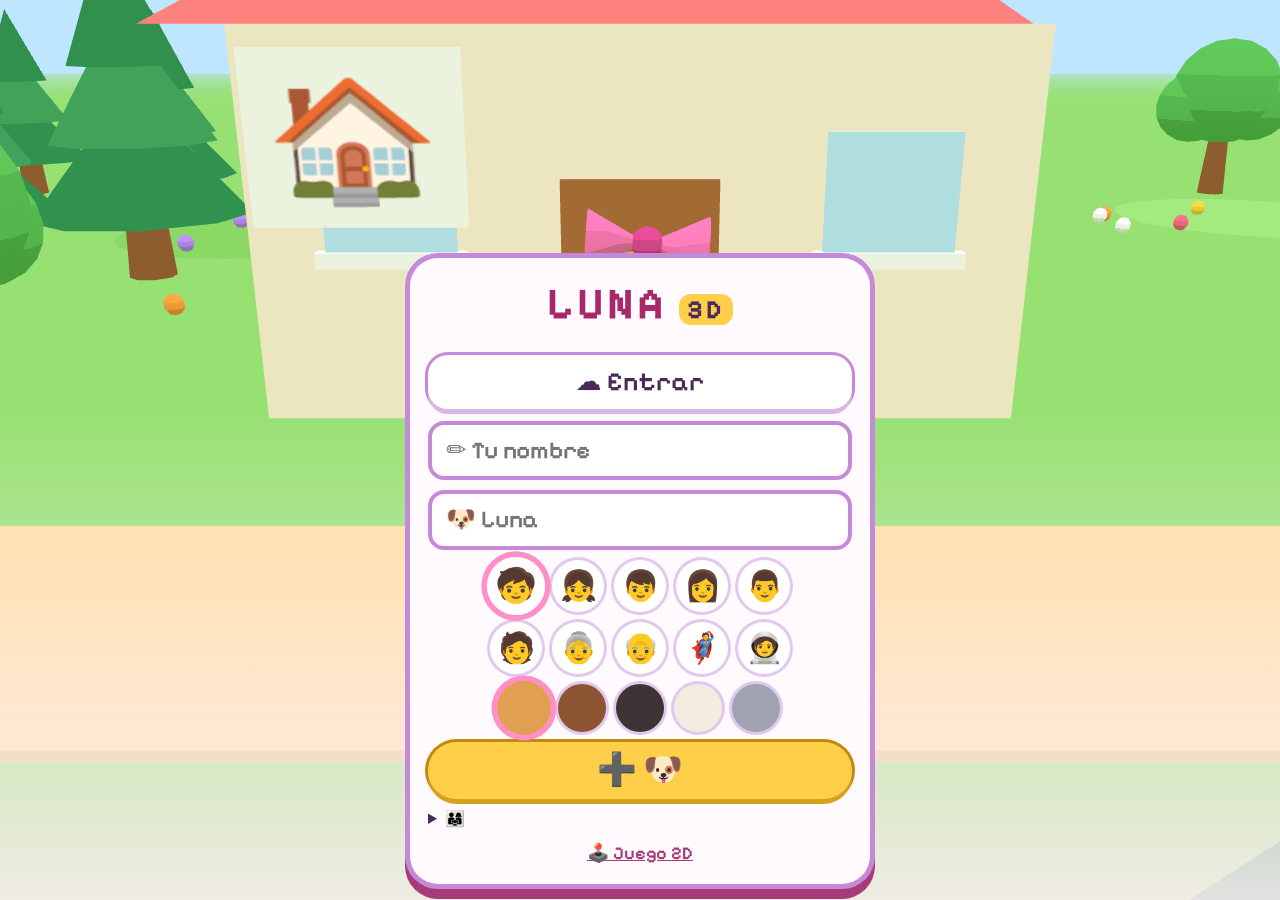
==== commit 4f29503f: "Mirador: la misión ya no se repite ni abre ventanas sin parar La misión del día del mirador se da un" ====
--- a/3d/index.html
+++ b/3d/index.html
@@ -63,8 +63,8 @@
   <script src="../js/sounds.js?v=7"></script>
   <script src="../js/music.js?v=7"></script>
   <script src="../js/cloud.js?v=7"></script>
-  <script src="../js/extras.js?v=8"></script>
+  <script src="../js/extras.js?v=9"></script>
   <script src="../js/fun.js?v=7"></script>
-  <script src="luna3d.js?v=7"></script>
+  <script src="luna3d.js?v=8"></script>
 </body>
 </html>
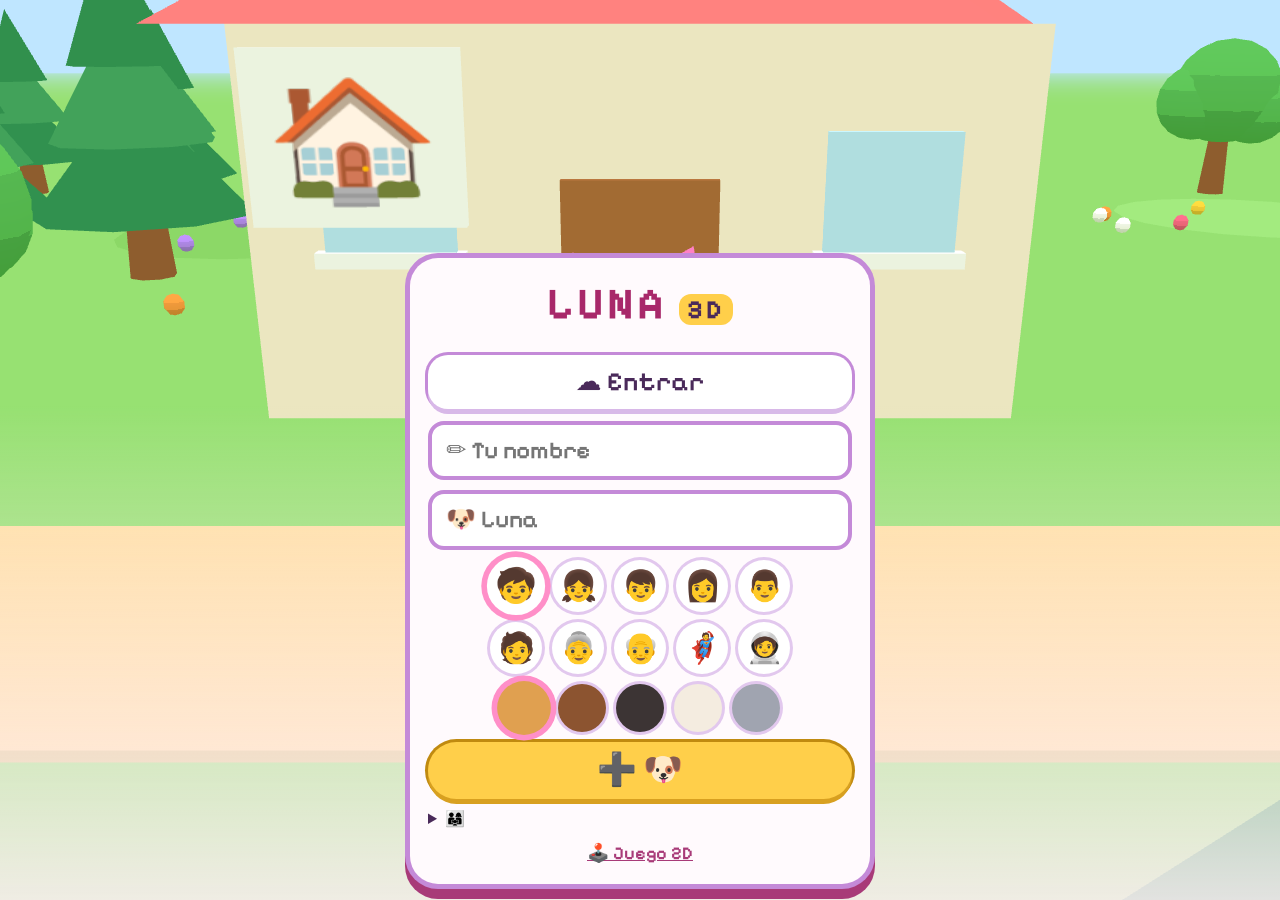
==== commit 56c3887d: "Salud: Luna se recupera más rápido después de la veterinaria Curar da +25 de salud y el tratamiento " ====
--- a/3d/index.html
+++ b/3d/index.html
@@ -58,12 +58,12 @@
 
   <script>window.LUNA_BASE = '../';</script>
   <script src="../js/data.js?v=7"></script>
-  <script src="../js/sim.js?v=7"></script>
+  <script src="../js/sim.js?v=8"></script>
   <script src="../js/voice.js?v=7"></script>
   <script src="../js/sounds.js?v=7"></script>
   <script src="../js/music.js?v=7"></script>
   <script src="../js/cloud.js?v=7"></script>
-  <script src="../js/extras.js?v=9"></script>
+  <script src="../js/extras.js?v=10"></script>
   <script src="../js/fun.js?v=7"></script>
   <script src="luna3d.js?v=8"></script>
 </body>
